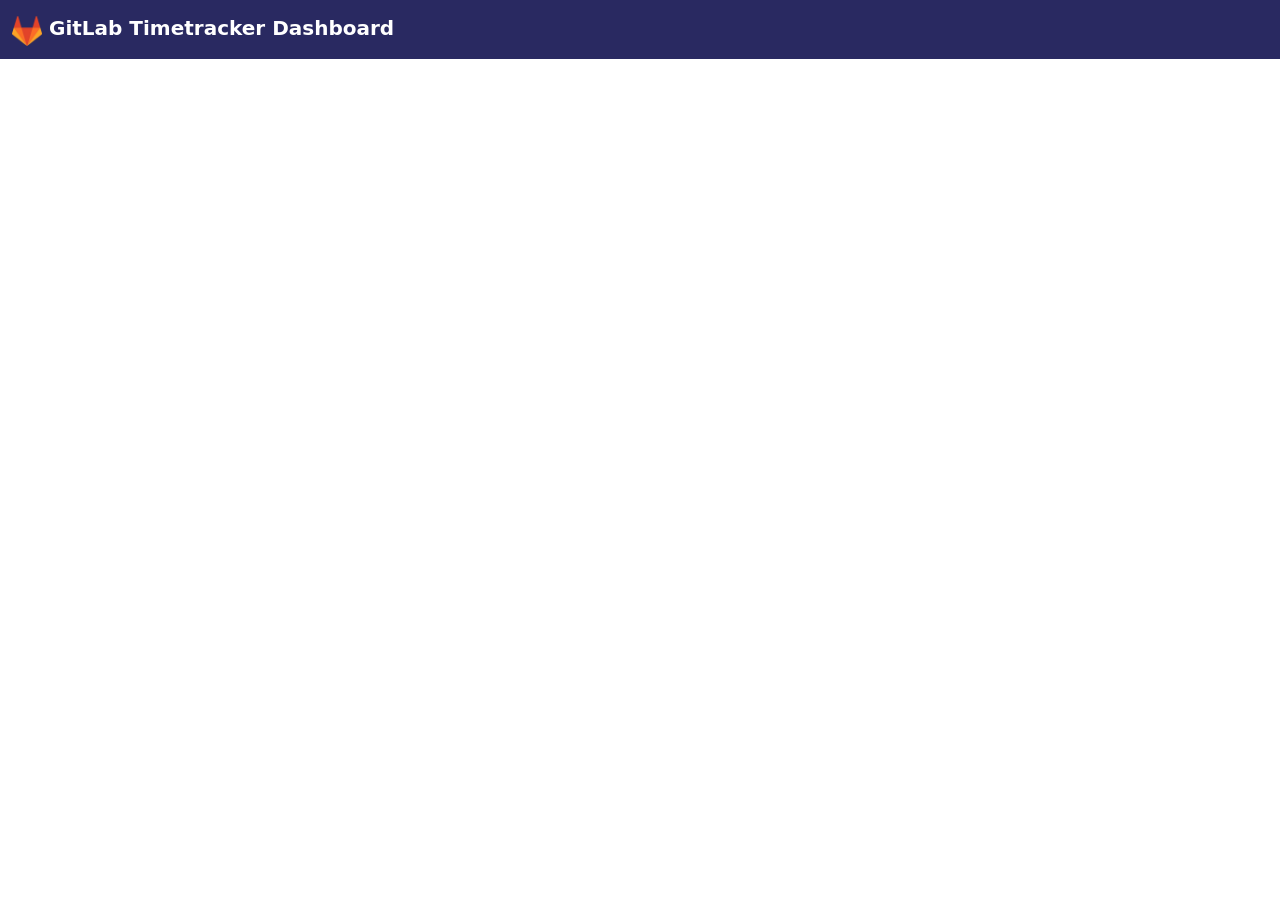
==== src/html/dashboard.html @ 1e3c3a67 "added options, layout and basic functionality" ====
<!DOCTYPE html>
<html>
    <head>
        <meta charset="utf-8">
        <meta name="viewport" content="width=device-width, initial-scale=1">
        
        <!-- Bootstrap CSS -->
        <link href="https://cdn.jsdelivr.net/npm/bootstrap@5.0.2/dist/css/bootstrap.min.css" rel="stylesheet" integrity="sha384-EVSTQN3/azprG1Anm3QDgpJLIm9Nao0Yz1ztcQTwFspd3yD65VohhpuuCOmLASjC" crossorigin="anonymous">
        <link rel="stylesheet" href="../css/layout.css">
        
        <title>GitLab Timetracker Dashboard</title>
    </head>
    <body>
        <nav class="navbar navbar-gitlab">
            <div class="container-fluid">
                <a class="navbar-brand" href="#">
                    <img src="../img/gitlab128.png" alt="" width="30" height="30" class="d-inline-block align-text-top">
                    GitLab Timetracker Dashboard
                </a>
            </div>
        </nav>
    </body>
</html>
---- src/css/layout.css ----
.navbar-gitlab {
    background-color: #292961;
}
.navbar-gitlab a {
    color: #fff;
    font-weight: bold;
}
.invisible {
    visibility: hidden;
}
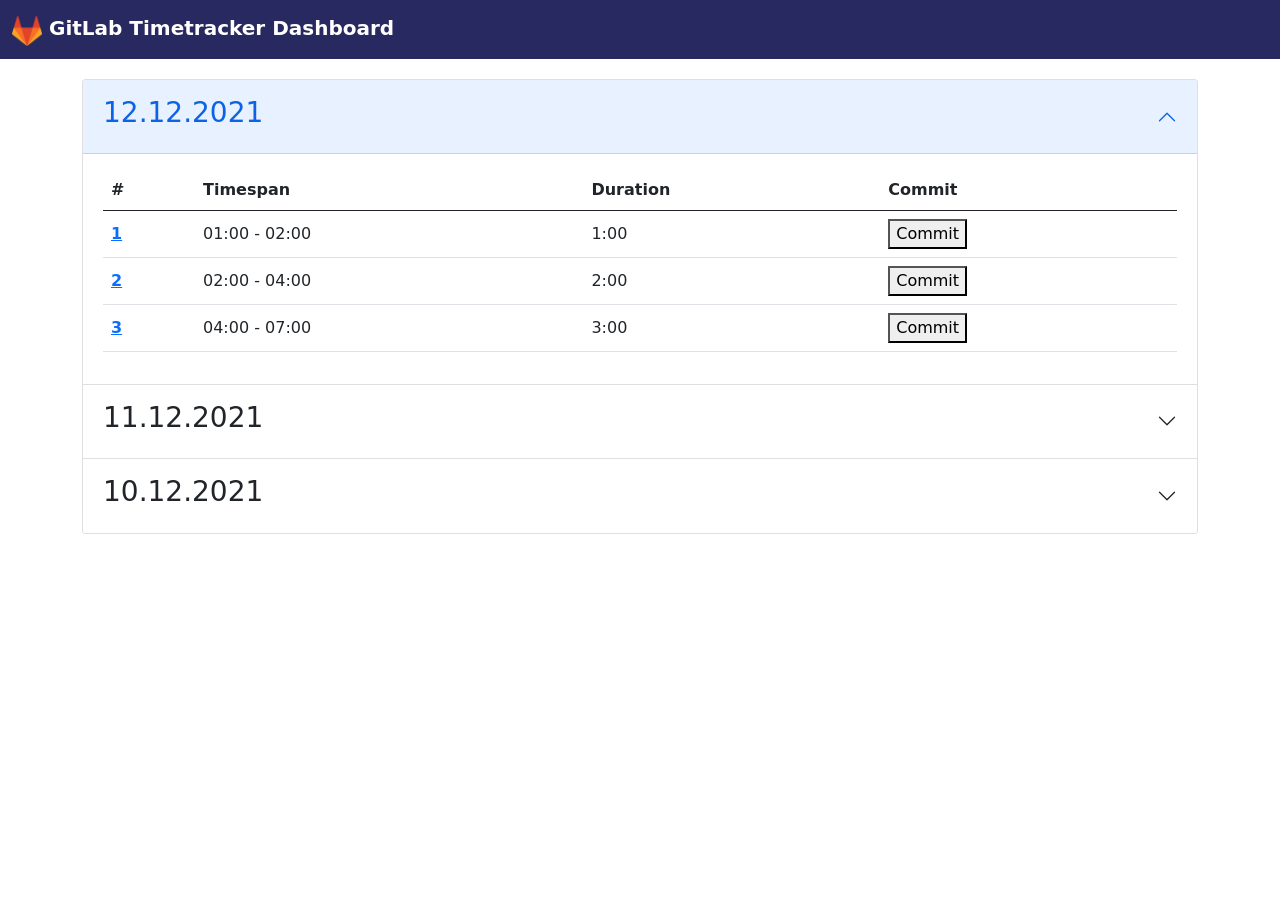
==== commit 9ec314b1: "improved timer and added dashboard" ====
--- a/src/html/dashboard.html
+++ b/src/html/dashboard.html
@@ -5,8 +5,9 @@
         <meta name="viewport" content="width=device-width, initial-scale=1">
         
         <!-- Bootstrap CSS -->
-        <link href="https://cdn.jsdelivr.net/npm/bootstrap@5.0.2/dist/css/bootstrap.min.css" rel="stylesheet" integrity="sha384-EVSTQN3/azprG1Anm3QDgpJLIm9Nao0Yz1ztcQTwFspd3yD65VohhpuuCOmLASjC" crossorigin="anonymous">
+        <link href="../../libs/bootstrap-5.0.2/css/bootstrap.min.css" rel="stylesheet">
         <link rel="stylesheet" href="../css/layout.css">
+        <link rel="stylesheet" href="../css/dashboard.css">
         
         <title>GitLab Timetracker Dashboard</title>
     </head>
@@ -19,5 +20,76 @@
                 </a>
             </div>
         </nav>
+        <div class="container">
+            <div class="accordion" id="time-boxes">
+                <div class="accordion-item">
+                    <h2 class="accordion-header" id="panelsStayOpen-headingOne">
+                        <button class="accordion-button" type="button" data-bs-toggle="collapse" data-bs-target="#panelsStayOpen-collapseOne" aria-expanded="true" aria-controls="panelsStayOpen-collapseOne">
+                            <h3>12.12.2021</h3>
+                        </button>
+                    </h2>
+                    <div id="panelsStayOpen-collapseOne" class="accordion-collapse collapse show" aria-labelledby="panelsStayOpen-headingOne">
+                        <div class="table-responsive accordion-body">
+                            <table class="table align-middle">
+                                <thead>
+                                    <tr>
+                                        <th scope="col">#</th>
+                                        <th scope="col">Timespan</th>
+                                        <th scope="col">Duration</th>
+                                        <th scope="col">Commit</th>
+                                    </tr>
+                                </thead>
+                                <tbody>
+                                    <tr>
+                                        <th scope="row"><a href="#">1</a></th>
+                                        <td>01:00 - 02:00</td>
+                                        <td>1:00</td>
+                                        <td><button>Commit</button></td>
+                                    </tr>
+                                    <tr>
+                                        <th scope="row"><a href="#">2</a></th>
+                                        <td>02:00 - 04:00</td>
+                                        <td>2:00</td>
+                                        <td><button>Commit</button></td>
+                                    </tr>
+                                    <tr>
+                                        <th scope="row"><a href="#">3</a></th>
+                                        <td>04:00 - 07:00</td>
+                                        <td>3:00</td>
+                                        <td><button>Commit</button></td>
+                                    </tr>
+                                </tbody>
+                            </table>
+                        </div>
+                    </div>
+                </div>
+                <div class="accordion-item">
+                    <h2 class="accordion-header" id="panelsStayOpen-headingTwo">
+                        <button class="accordion-button collapsed" type="button" data-bs-toggle="collapse" data-bs-target="#panelsStayOpen-collapseTwo" aria-expanded="false" aria-controls="panelsStayOpen-collapseTwo">
+                            <h3>11.12.2021</h3>
+                        </button>
+                    </h2>
+                    <div id="panelsStayOpen-collapseTwo" class="accordion-collapse collapse" aria-labelledby="panelsStayOpen-headingTwo">
+                        <div class="accordion-body">
+                            <strong>This is the second item's accordion body.</strong> It is hidden by default, until the collapse plugin adds the appropriate classes that we use to style each element. These classes control the overall appearance, as well as the showing and hiding via CSS transitions. You can modify any of this with custom CSS or overriding our default variables. It's also worth noting that just about any HTML can go within the <code>.accordion-body</code>, though the transition does limit overflow.
+                        </div>
+                    </div>
+                </div>
+                <div class="accordion-item">
+                    <h2 class="accordion-header" id="panelsStayOpen-headingThree">
+                        <button class="accordion-button collapsed" type="button" data-bs-toggle="collapse" data-bs-target="#panelsStayOpen-collapseThree" aria-expanded="false" aria-controls="panelsStayOpen-collapseThree">
+                            <h3>10.12.2021</h3>
+                        </button>
+                    </h2>
+                    <div id="panelsStayOpen-collapseThree" class="accordion-collapse collapse" aria-labelledby="panelsStayOpen-headingThree">
+                        <div class="accordion-body">
+                            <strong>This is the third item's accordion body.</strong> It is hidden by default, until the collapse plugin adds the appropriate classes that we use to style each element. These classes control the overall appearance, as well as the showing and hiding via CSS transitions. You can modify any of this with custom CSS or overriding our default variables. It's also worth noting that just about any HTML can go within the <code>.accordion-body</code>, though the transition does limit overflow.
+                        </div>
+                    </div>
+                </div>
+            </div>
+        </div>
     </body>
+    <script src="../../libs/bootstrap-5.0.2/js/bootstrap.bundle.min.js"></script>
+    <script src="../js/dashboard.js"></script>
 </html>
--- a/src/css/dashboard.css
+++ b/src/css/dashboard.css
@@ -0,0 +1,3 @@
+#time-boxes {
+    margin-top: 20px;
+}
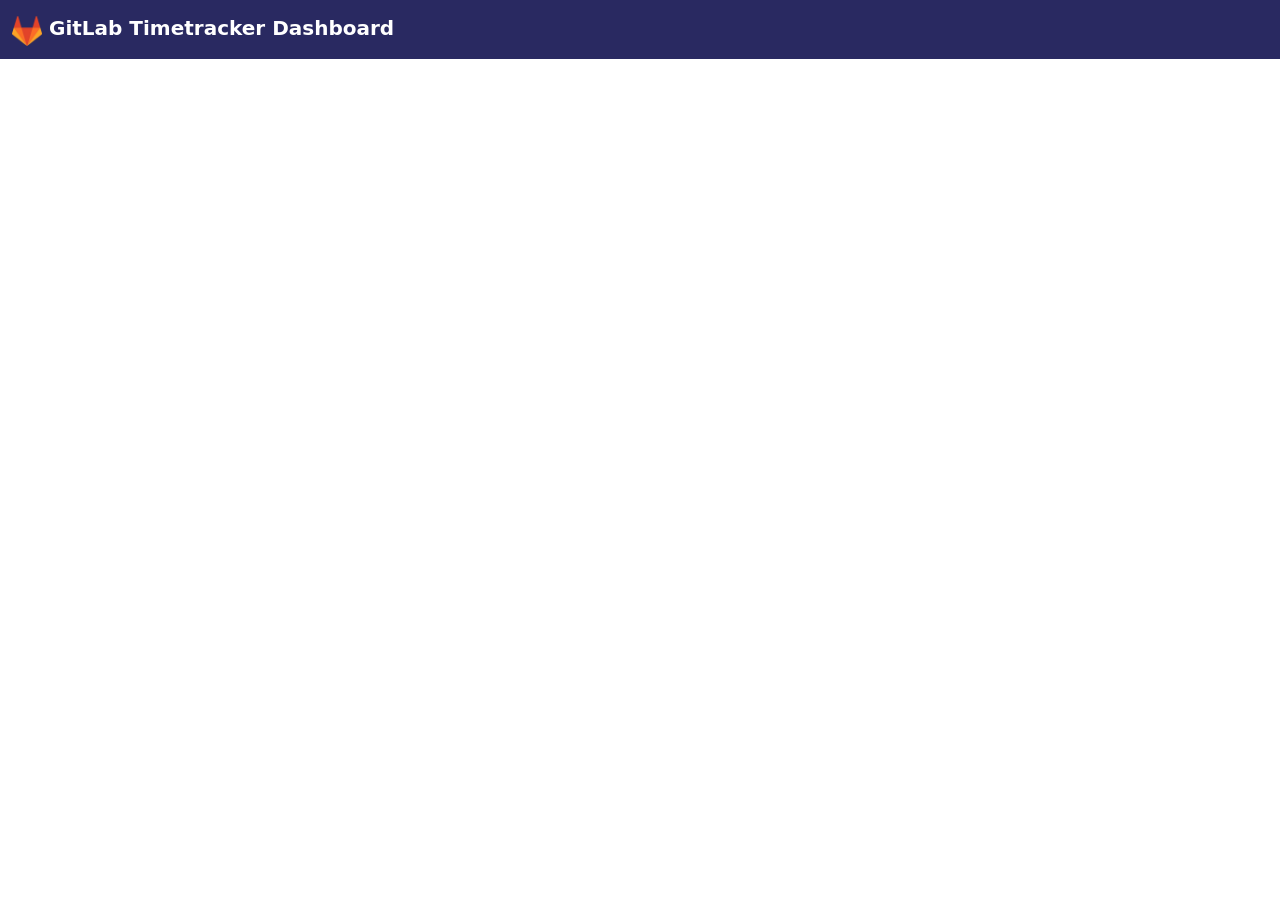
==== commit 16661009: "first workable version :D" ====
--- a/src/html/dashboard.html
+++ b/src/html/dashboard.html
@@ -21,73 +21,7 @@
             </div>
         </nav>
         <div class="container">
-            <div class="accordion" id="time-boxes">
-                <div class="accordion-item">
-                    <h2 class="accordion-header" id="panelsStayOpen-headingOne">
-                        <button class="accordion-button" type="button" data-bs-toggle="collapse" data-bs-target="#panelsStayOpen-collapseOne" aria-expanded="true" aria-controls="panelsStayOpen-collapseOne">
-                            <h3>12.12.2021</h3>
-                        </button>
-                    </h2>
-                    <div id="panelsStayOpen-collapseOne" class="accordion-collapse collapse show" aria-labelledby="panelsStayOpen-headingOne">
-                        <div class="table-responsive accordion-body">
-                            <table class="table align-middle">
-                                <thead>
-                                    <tr>
-                                        <th scope="col">#</th>
-                                        <th scope="col">Timespan</th>
-                                        <th scope="col">Duration</th>
-                                        <th scope="col">Commit</th>
-                                    </tr>
-                                </thead>
-                                <tbody>
-                                    <tr>
-                                        <th scope="row"><a href="#">1</a></th>
-                                        <td>01:00 - 02:00</td>
-                                        <td>1:00</td>
-                                        <td><button>Commit</button></td>
-                                    </tr>
-                                    <tr>
-                                        <th scope="row"><a href="#">2</a></th>
-                                        <td>02:00 - 04:00</td>
-                                        <td>2:00</td>
-                                        <td><button>Commit</button></td>
-                                    </tr>
-                                    <tr>
-                                        <th scope="row"><a href="#">3</a></th>
-                                        <td>04:00 - 07:00</td>
-                                        <td>3:00</td>
-                                        <td><button>Commit</button></td>
-                                    </tr>
-                                </tbody>
-                            </table>
-                        </div>
-                    </div>
-                </div>
-                <div class="accordion-item">
-                    <h2 class="accordion-header" id="panelsStayOpen-headingTwo">
-                        <button class="accordion-button collapsed" type="button" data-bs-toggle="collapse" data-bs-target="#panelsStayOpen-collapseTwo" aria-expanded="false" aria-controls="panelsStayOpen-collapseTwo">
-                            <h3>11.12.2021</h3>
-                        </button>
-                    </h2>
-                    <div id="panelsStayOpen-collapseTwo" class="accordion-collapse collapse" aria-labelledby="panelsStayOpen-headingTwo">
-                        <div class="accordion-body">
-                            <strong>This is the second item's accordion body.</strong> It is hidden by default, until the collapse plugin adds the appropriate classes that we use to style each element. These classes control the overall appearance, as well as the showing and hiding via CSS transitions. You can modify any of this with custom CSS or overriding our default variables. It's also worth noting that just about any HTML can go within the <code>.accordion-body</code>, though the transition does limit overflow.
-                        </div>
-                    </div>
-                </div>
-                <div class="accordion-item">
-                    <h2 class="accordion-header" id="panelsStayOpen-headingThree">
-                        <button class="accordion-button collapsed" type="button" data-bs-toggle="collapse" data-bs-target="#panelsStayOpen-collapseThree" aria-expanded="false" aria-controls="panelsStayOpen-collapseThree">
-                            <h3>10.12.2021</h3>
-                        </button>
-                    </h2>
-                    <div id="panelsStayOpen-collapseThree" class="accordion-collapse collapse" aria-labelledby="panelsStayOpen-headingThree">
-                        <div class="accordion-body">
-                            <strong>This is the third item's accordion body.</strong> It is hidden by default, until the collapse plugin adds the appropriate classes that we use to style each element. These classes control the overall appearance, as well as the showing and hiding via CSS transitions. You can modify any of this with custom CSS or overriding our default variables. It's also worth noting that just about any HTML can go within the <code>.accordion-body</code>, though the transition does limit overflow.
-                        </div>
-                    </div>
-                </div>
-            </div>
+            <div class="accordion" id="time-accordion"></div>
         </div>
     </body>
     <script src="../../libs/bootstrap-5.0.2/js/bootstrap.bundle.min.js"></script>
--- a/src/css/dashboard.css
+++ b/src/css/dashboard.css
@@ -1,3 +1,3 @@
-#time-boxes {
+#time-accordion {
     margin-top: 20px;
 }
